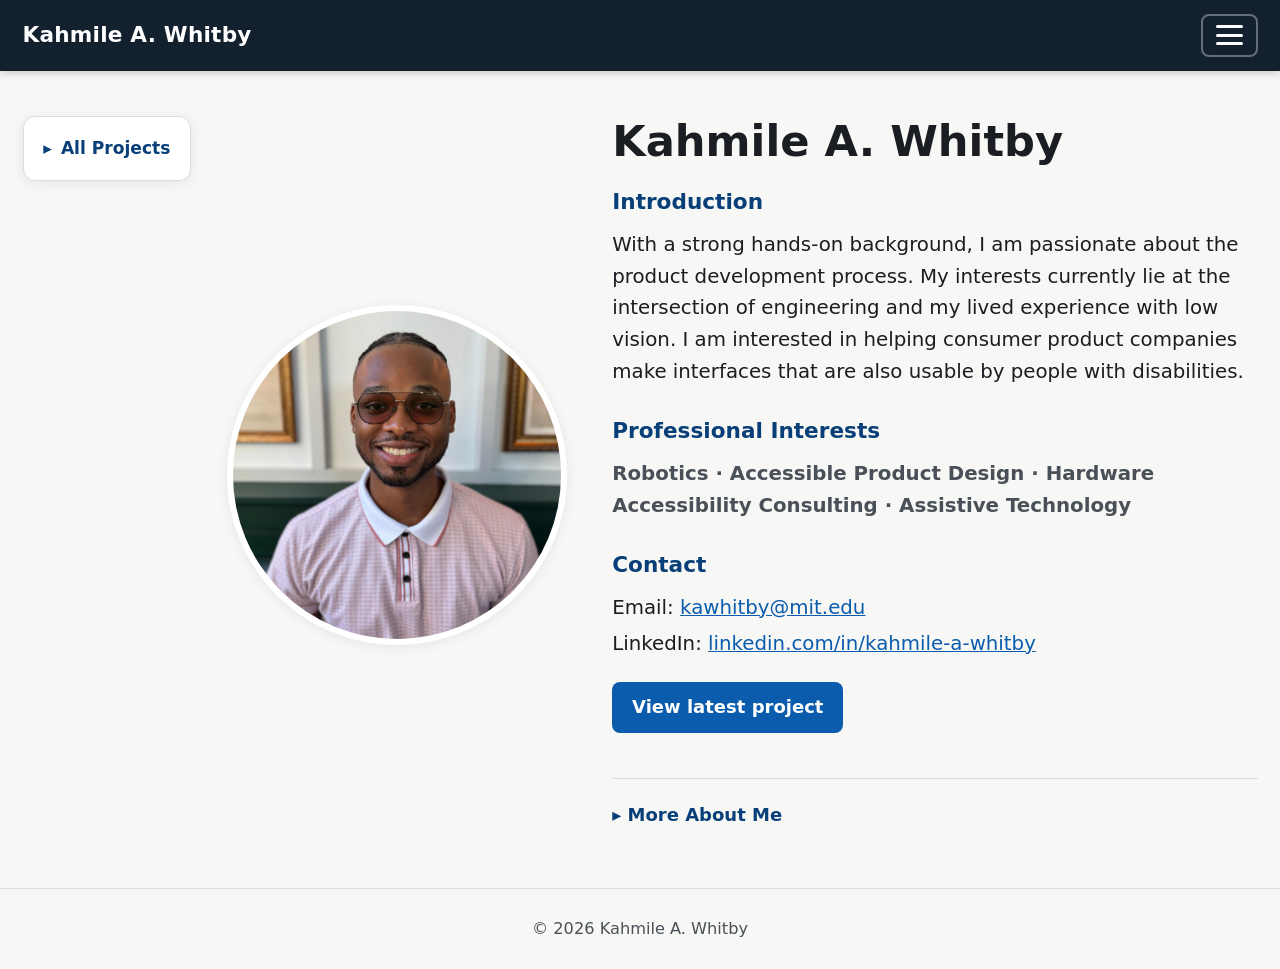
==== index.html @ 07e4f181 "Collapse All Projects sidebar on every page load Co-Authored-By: Claude Opus 5.5 (1M context) <norep" ====
<!DOCTYPE html>
<html lang="en">
<head>
  <meta charset="UTF-8">
  <meta name="viewport" content="width=device-width, initial-scale=1">
  <title>Kahmile A. Whitby | Engineering Portfolio</title>
  <meta name="description" content="Engineering portfolio of Kahmile A. Whitby: robotics, controls, mechanical design, and accessible product development.">
  <link rel="stylesheet" href="styles.css?v=4ee68870">
</head>
<body>
  <a class="skip-link" href="#main">Skip to main content</a>

  <header class="site-header">
    <nav class="nav" aria-label="Main">
      <a class="nav-home" href="#/about" id="home-link">Kahmile A. Whitby</a>
      <div class="dropdown">
        <button class="dropdown-toggle" id="projects-toggle" aria-expanded="false" aria-controls="projects-menu" aria-label="Menu">
          <span class="hamburger" aria-hidden="true"><span></span><span></span><span></span></span>
        </button>
        <ul class="dropdown-menu" id="projects-menu" hidden></ul>
      </div>
    </nav>
  </header>

  <main id="main" tabindex="-1"></main>

  <footer class="site-footer">
    <p>&copy; <span id="year"></span> Kahmile A. Whitby</p>
  </footer>

  <script src="projects.js?v=902c2134"></script>
  <script src="app.js?v=2eaf875f"></script>
</body>
</html>
---- styles.css ----
:root {
  --bg: #f7f7f5;
  --surface: #ffffff;
  --text: #1a1d21;
  --muted: #4a5058;
  --accent: #0b5cad;
  --accent-dark: #083f78;
  --border: #d9dce0;
  --nav-bg: #13202e;
  --nav-text: #ffffff;
  --radius: 12px;
  --shadow: 0 2px 12px rgba(19, 32, 46, 0.08);
  --max: 1400px;
  font-size: 112.5%; /* 18px base for readability */
}

*,
*::before,
*::after { box-sizing: border-box; }

html { scroll-behavior: smooth; }

body {
  margin: 0;
  min-height: 100vh;
  display: flex;
  flex-direction: column;
  background: var(--bg);
  color: var(--text);
  font-family: system-ui, -apple-system, "Segoe UI", Roboto, "Helvetica Neue", Arial, sans-serif;
  line-height: 1.6;
}

a { color: var(--accent); }
a:hover { color: var(--accent-dark); }

:focus-visible {
  outline: 3px solid #f5a524;
  outline-offset: 3px;
}

.skip-link {
  position: absolute;
  left: 1rem;
  top: -4rem;
  z-index: 100;
  padding: 0.6rem 1rem;
  background: #fff;
  color: var(--text);
  border-radius: 6px;
  font-weight: 600;
}
.skip-link:focus { top: 1rem; }

/* ---------- Navigation ---------- */
.site-header {
  position: sticky;
  top: 0;
  z-index: 50;
  background: var(--nav-bg);
  box-shadow: 0 2px 8px rgba(0, 0, 0, 0.2);
}

.nav {
  max-width: var(--max);
  margin: 0 auto;
  padding: 0.75rem 1.25rem;
  display: flex;
  align-items: center;
  justify-content: space-between;
  gap: 1rem;
}

.nav-home {
  color: var(--nav-text);
  text-decoration: none;
  font-weight: 700;
  font-size: 1.2rem;
  letter-spacing: 0.01em;
}
.nav-home:hover { color: var(--nav-text); text-decoration: underline; }

.dropdown { position: relative; }

.dropdown-toggle {
  font: inherit;
  font-weight: 600;
  color: var(--nav-text);
  background: transparent;
  border: 2px solid rgba(255, 255, 255, 0.35);
  border-radius: 8px;
  padding: 0.55rem 0.7rem;
  cursor: pointer;
  display: flex;
  align-items: center;
}
.hamburger { display: flex; flex-direction: column; justify-content: space-between; width: 1.5rem; height: 1.1rem; }
.hamburger span { display: block; height: 3px; border-radius: 2px; background: currentColor; }
.dropdown-toggle:hover,
.dropdown-toggle[aria-expanded="true"] { background: rgba(255, 255, 255, 0.12); }

.dropdown-menu {
  position: absolute;
  right: 0;
  top: calc(100% + 0.5rem);
  width: 12rem;
  margin: 0;
  padding: 0.4rem;
  list-style: none;
  background: var(--surface);
  border: 1px solid var(--border);
  border-radius: var(--radius);
  box-shadow: 0 10px 30px rgba(0, 0, 0, 0.18);
  max-height: calc(100vh - 6rem);
  overflow-y: auto;
}

.dropdown-menu a {
  display: block;
  padding: 0.6rem 0.8rem;
  border-radius: 8px;
  color: var(--text);
  text-decoration: none;
  line-height: 1.35;
  font-weight: 600;
}
.dropdown-menu a:hover,
.dropdown-menu a:focus-visible { background: #e8f0fa; outline-offset: -3px; }
.dropdown-menu a[aria-current="page"] { font-weight: 700; color: var(--accent-dark); }

/* ---------- Layout ---------- */
main {
  flex: 1;
  width: 100%;
  max-width: var(--max);
  margin: 0 auto;
  padding: 2.5rem 1.25rem 3rem;
}
main:focus { outline: none; }

h1 {
  font-size: clamp(1.7rem, 3.5vw, 2.4rem);
  line-height: 1.2;
  margin: 0 0 0.4rem;
}
h1:focus { outline: none; }

.eyebrow {
  margin: 0 0 1.5rem;
  color: var(--muted);
  font-weight: 600;
}

.card {
  background: var(--surface);
  border: 1px solid var(--border);
  border-radius: var(--radius);
  box-shadow: var(--shadow);
  padding: 1.75rem;
}

/* ---------- About ---------- */
.about {
  display: grid;
  grid-template-columns: minmax(220px, 340px) 1fr;
  gap: 2.5rem;
  align-items: center;
}
.about img {
  width: 100%;
  aspect-ratio: 1;
  object-fit: cover;
  border-radius: 50%;
  border: 6px solid var(--surface);
  box-shadow: var(--shadow);
}
.about .bio h2 {
  font-size: 1.2rem;
  margin: 1.5rem 0 0.5rem;
  color: var(--accent-dark);
}
.about .bio h1 + h2 { margin-top: 1rem; }
.about .bio p { font-size: 1.1rem; margin: 0 0 1rem; }
.about .bio .contact { list-style: none; margin: 0 0 1rem; padding: 0; font-size: 1.1rem; }
.about .bio .contact li { margin-bottom: 0.25rem; overflow-wrap: anywhere; }
.about .bio .tagline { font-weight: 600; color: var(--muted); }
.about .cta { display: flex; flex-wrap: wrap; gap: 0.75rem; margin-top: 1.25rem; }
/* "More About Me" expand/collapse panel at the bottom of the homepage */
.more-about {
  scroll-margin-top: 6rem; /* keep it clear of the sticky header when scrolled into view */
  margin-top: 2.5rem;
  padding-top: 1rem;
  border-top: 1px solid var(--border);
  font-size: 0.9rem;
}
.about .bio .more-about h2 { margin: 0; font-size: 1rem; }
.more-toggle {
  font: inherit;
  font-weight: 700;
  color: var(--accent-dark);
  background: none;
  border: 0;
  padding: 0.25rem 0;
  cursor: pointer;
}
.more-toggle:hover { text-decoration: underline; }
.chevron { display: inline-block; transition: transform 0.15s ease; }
[aria-expanded="true"] > .chevron { transform: rotate(90deg); }
.more-panel { padding: 0.9rem 0 0 1.25rem; } /* more room below the heading... */
.about .bio .more-panel .more-intro { font-size: 0.95rem; margin: 0 0 0.3rem; } /* ...less above the bullets */
.more-panel ul { margin: 0; padding-left: 1.2rem; font-size: 0.95rem; }
.more-panel li { margin-bottom: 0.25rem; }

.button {
  display: inline-block;
  padding: 0.6rem 1.1rem;
  border-radius: 8px;
  background: var(--accent);
  color: #fff;
  font-weight: 600;
  text-decoration: none;
}
.button:hover { background: var(--accent-dark); color: #fff; }
.button.secondary { background: transparent; color: var(--accent); border: 2px solid var(--accent); }
.button.secondary:hover { background: #e8f0fa; color: var(--accent-dark); }

/* ---------- Project ---------- */
.project {
  display: grid;
  grid-template-columns: 1fr minmax(0, 1.1fr);
  gap: 2rem;
  align-items: start;
}
.project-bullets { margin: 0; padding-left: 1.2rem; }
.project-bullets li { margin-bottom: 0.8rem; }
.project-bullets li:last-child { margin-bottom: 0; }
.project-bullets strong { color: var(--accent-dark); }

.slideshow { position: sticky; top: 5.5rem; }

.slide-frame {
  position: relative;
  display: flex;
  align-items: center;
  justify-content: center;
  background: #0f1720;
  border-radius: var(--radius);
  overflow: hidden;
  height: min(70vh, 640px);
}
.slide-frame img,
.slide-frame video {
  max-width: 100%;
  max-height: 100%;
  width: auto;
  height: auto;
  display: block;
}
.slide-frame video { width: 100%; height: 100%; }

.slide-controls {
  display: flex;
  align-items: center;
  justify-content: space-between;
  gap: 1rem;
  margin-top: 0.9rem;
}

.slide-btn {
  font: inherit;
  font-size: 1.4rem;
  font-weight: 700;
  line-height: 1;
  width: 3rem;
  height: 3rem;
  flex: none;
  border-radius: 50%;
  border: 2px solid #000;
  background: var(--surface);
  color: #000;
  cursor: pointer;
  display: flex;
  align-items: center;
  justify-content: center;
}
.slide-btn:hover { background: #000; color: #fff; }
.slide-btn svg.flip { transform: scaleX(-1); }

.slide-info { text-align: center; flex: 1; }
.slide-caption { margin: 0; font-weight: 700; font-size: 1.05rem; }
.slide-counter { margin: 0.1rem 0 0; color: var(--muted); font-size: 0.9rem; }
.slide-hint { margin: 0.5rem 0 0; text-align: center; color: var(--muted); font-size: 0.85rem; }

/* ---------- Project sidebar ---------- */
.page-layout {
  display: grid;
  grid-template-columns: 15rem minmax(0, 1fr);
  gap: 2rem;
  align-items: start;
}
.page-layout:has(.sidebar.collapsed) { grid-template-columns: auto minmax(0, 1fr); }

.sidebar {
  position: sticky;
  top: 5.5rem;
  background: var(--surface);
  border: 1px solid var(--border);
  border-radius: var(--radius);
  box-shadow: var(--shadow);
  padding: 0.5rem;
  max-height: calc(100vh - 7rem);
  overflow-y: auto;
}

.sidebar-toggle {
  font: inherit;
  font-weight: 700;
  font-size: 0.95rem;
  color: var(--accent-dark);
  background: none;
  border: 0;
  border-radius: 8px;
  padding: 0.5rem 0.6rem;
  width: 100%;
  text-align: left;
  cursor: pointer;
  display: flex;
  align-items: center;
  gap: 0.5rem;
}
.sidebar-toggle:hover { background: #e8f0fa; }
.sidebar.collapsed .sidebar-toggle { width: auto; }

.sidebar-list { list-style: none; margin: 0.25rem 0 0; padding: 0; }
.sidebar-list a {
  display: block;
  padding: 0.5rem 0.6rem;
  border-radius: 8px;
  color: var(--text);
  text-decoration: none;
  font-size: 0.9rem;
  line-height: 1.35;
}
.sidebar-list a:hover { background: #e8f0fa; }
.sidebar-list a[aria-current="page"] {
  background: var(--accent);
  color: #fff;
  font-weight: 600;
}

/* ---------- Previous / next project ---------- */
.pager {
  display: flex;
  justify-content: space-between;
  gap: 1rem;
  margin-top: 2.5rem;
  padding-top: 1.5rem;
  border-top: 1px solid var(--border);
}
.pager-link {
  display: flex;
  flex-direction: column;
  max-width: 48%;
  padding: 0.75rem 1rem;
  border: 2px solid var(--accent);
  border-radius: var(--radius);
  background: var(--surface);
  text-decoration: none;
}
.pager-link:hover { background: #e8f0fa; }
.pager-link.next { margin-left: auto; text-align: right; }
.pager-label { font-weight: 700; font-size: 0.9rem; }
.pager-title { color: var(--text); font-size: 0.95rem; }

.visually-hidden {
  position: absolute !important;
  width: 1px;
  height: 1px;
  padding: 0;
  margin: -1px;
  overflow: hidden;
  clip: rect(0, 0, 0, 0);
  white-space: nowrap;
  border: 0;
}

.site-footer {
  text-align: center;
  color: var(--muted);
  font-size: 0.9rem;
  padding: 1.5rem;
  border-top: 1px solid var(--border);
}
.site-footer p { margin: 0; }

/* ---------- Responsive ---------- */
@media (max-width: 860px) {
  .about,
  .project { grid-template-columns: minmax(0, 1fr); }
  .about img { max-width: 260px; margin: 0 auto; }
  .slideshow { position: static; order: -1; }
  .page-layout,
  .page-layout:has(.sidebar.collapsed) { grid-template-columns: minmax(0, 1fr); gap: 1.25rem; }
  .sidebar { position: static; max-height: none; }
  .sidebar.collapsed .sidebar-toggle { width: 100%; }
  .pager-link { max-width: none; flex: 1; }
  .slide-frame { height: min(60vh, 520px); }
}

@media (prefers-reduced-motion: reduce) {
  html { scroll-behavior: auto; }
}
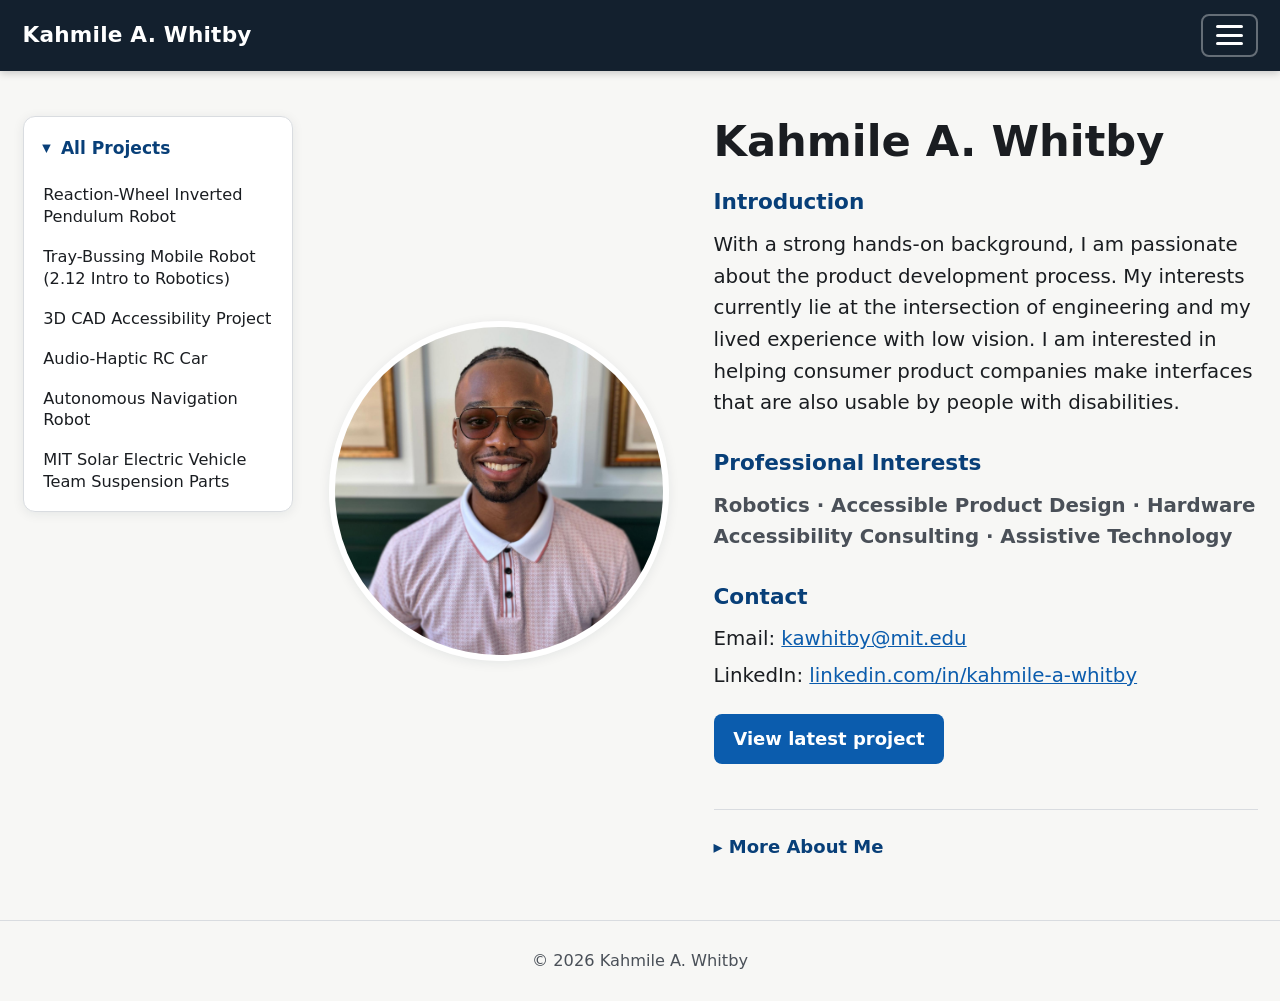
==== commit e76bc4b1: "Start All Projects sidebar open on every page load Co-Authored-By: Claude Opus 5.5 (1M context) <nor" ====
--- a/index.html
+++ b/index.html
@@ -29,6 +29,6 @@
   </footer>
 
   <script src="projects.js?v=902c2134"></script>
-  <script src="app.js?v=2eaf875f"></script>
+  <script src="app.js?v=f40c1df4"></script>
 </body>
 </html>
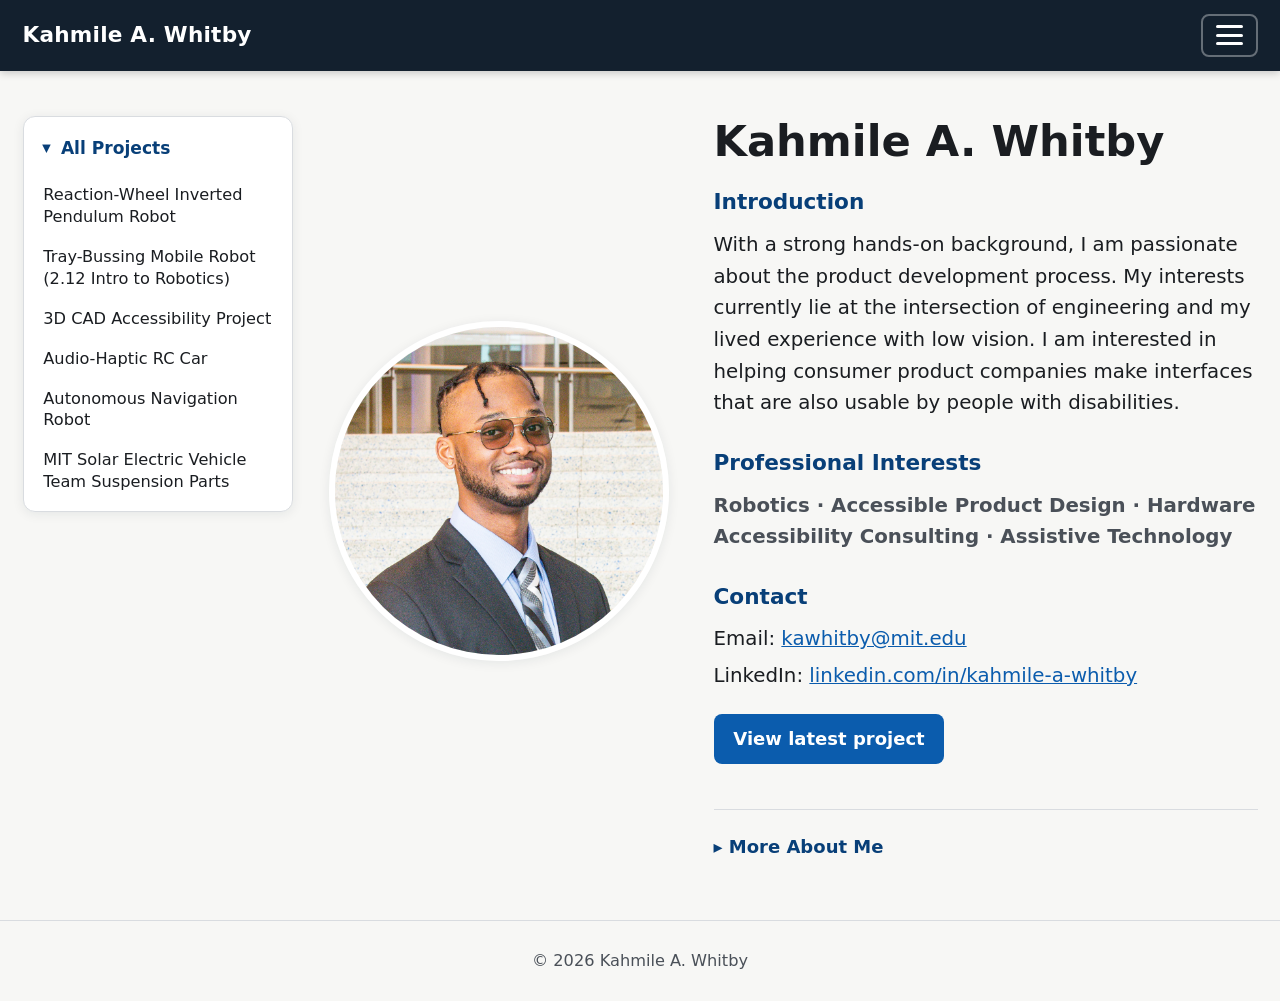
==== commit 48ec809f: "updated professional profile pic and alt text" ====
--- a/index.html
+++ b/index.html
@@ -1,34 +1,39 @@
 <!DOCTYPE html>
-<html lang="en">
-<head>
-  <meta charset="UTF-8">
-  <meta name="viewport" content="width=device-width, initial-scale=1">
-  <title>Kahmile A. Whitby | Engineering Portfolio</title>
-  <meta name="description" content="Engineering portfolio of Kahmile A. Whitby: robotics, controls, mechanical design, and accessible product development.">
-  <link rel="stylesheet" href="styles.css?v=4ee68870">
+<html lang="en"><head>
+<meta charset="UTF-8">
+<base href="./">
+<meta name="viewport" content="width=device-width, initial-scale=1">
+<title>Kahmile A. Whitby | Engineering Portfolio</title>
+<meta name="description" content="With a strong hands-on background, I am passionate about the product development process. My interests currently lie at the intersection of engineering and my…">
+<link rel="canonical" href="https://kahmile.github.io/portfolio/">
+<meta property="og:type" content="profile">
+<meta property="og:site_name" content="Kahmile A. Whitby | Engineering Portfolio">
+<meta property="og:title" content="Kahmile A. Whitby | Engineering Portfolio">
+<meta property="og:description" content="With a strong hands-on background, I am passionate about the product development process. My interests currently lie at the intersection of engineering and my…">
+<meta property="og:url" content="https://kahmile.github.io/portfolio/">
+<meta property="og:image" content="https://kahmile.github.io/portfolio/assets/profile/profile.jpg">
+<meta name="twitter:card" content="summary_large_image">
+<link rel="alternate" type="text/plain" href="llms.txt" title="Plain-text portfolio summary for AI tools">
+<script type="application/ld+json" id="structured-data">{"@context":"https://schema.org","@type":"ProfilePage","name":"Kahmile A. Whitby | Engineering Portfolio","url":"https://kahmile.github.io/portfolio/","mainEntity":{"@type":"Person","name":"Kahmile A. Whitby","url":"https://kahmile.github.io/portfolio/","image":"https://kahmile.github.io/portfolio/assets/profile/profile.jpg","email":"mailto:kawhitby@mit.edu","sameAs":["https://www.linkedin.com/in/kahmile-a-whitby/"],"affiliation":{"@type":"CollegeOrUniversity","name":"Massachusetts Institute of Technology"},"knowsAbout":["Robotics","Accessible Product Design","Hardware Accessibility Consulting","Assistive Technology"],"description":"With a strong hands-on background, I am passionate about the product development process. My interests currently lie at the intersection of engineering and my lived experience with low vision. I am interested in helping consumer product companies make interfaces that are also usable by people with disabilities."},"hasPart":[{"@type":"CreativeWork","name":"Reaction-Wheel Inverted Pendulum Robot","url":"https://kahmile.github.io/portfolio/projects/reaction-wheel-inverted-pendulum-robot/"},{"@type":"CreativeWork","name":"Tray-Bussing Mobile Robot (2.12 Intro to Robotics)","url":"https://kahmile.github.io/portfolio/projects/tray-bussing-mobile-robot/"},{"@type":"CreativeWork","name":"3D CAD Accessibility Project","url":"https://kahmile.github.io/portfolio/projects/3d-cad-accessibility-project/"},{"@type":"CreativeWork","name":"Audio-Haptic RC Car","url":"https://kahmile.github.io/portfolio/projects/audio-haptic-rc-car/"},{"@type":"CreativeWork","name":"Autonomous Navigation Robot","url":"https://kahmile.github.io/portfolio/projects/autonomous-navigation-robot/"},{"@type":"CreativeWork","name":"MIT Solar Electric Vehicle Team Suspension Parts","url":"https://kahmile.github.io/portfolio/projects/mit-solar-electric-vehicle-team-suspension-parts/"}]}</script>
+<link rel="stylesheet" href="styles.css?v=64b2941c">
 </head>
 <body>
-  <a class="skip-link" href="#main">Skip to main content</a>
-
-  <header class="site-header">
-    <nav class="nav" aria-label="Main">
-      <a class="nav-home" href="#/about" id="home-link">Kahmile A. Whitby</a>
-      <div class="dropdown">
-        <button class="dropdown-toggle" id="projects-toggle" aria-expanded="false" aria-controls="projects-menu" aria-label="Menu">
-          <span class="hamburger" aria-hidden="true"><span></span><span></span><span></span></span>
-        </button>
-        <ul class="dropdown-menu" id="projects-menu" hidden></ul>
-      </div>
-    </nav>
-  </header>
-
-  <main id="main" tabindex="-1"></main>
-
-  <footer class="site-footer">
-    <p>&copy; <span id="year"></span> Kahmile A. Whitby</p>
-  </footer>
-
-  <script src="projects.js?v=902c2134"></script>
-  <script src="app.js?v=f40c1df4"></script>
-</body>
-</html>
+<a class="skip-link" href="#main">Skip to main content</a>
+<header class="site-header">
+<nav class="nav" aria-label="Main">
+<a class="nav-home" href="./" id="home-link">Kahmile A. Whitby</a>
+<div class="dropdown">
+<button class="dropdown-toggle" id="projects-toggle" aria-expanded="false" aria-controls="projects-menu" aria-label="Menu">
+<span class="hamburger" aria-hidden="true"><span></span><span></span><span></span></span>
+</button>
+<ul class="dropdown-menu" id="projects-menu" hidden=""><li><a href="./" data-route="about" aria-current="page">About Me</a></li><li><a href="projects/reaction-wheel-inverted-pendulum-robot/" data-route="projects">Projects</a></li></ul>
+</div>
+</nav>
+</header>
+<main id="main" tabindex="-1"><div class="page-layout"><nav class="sidebar" aria-label="All projects"><button class="sidebar-toggle" type="button" aria-controls="sidebar-list" aria-expanded="true" title="Hide project list"><span class="chevron" aria-hidden="true">▸</span><span class="sidebar-heading">All Projects</span></button><ul class="sidebar-list" id="sidebar-list"><li><a href="projects/reaction-wheel-inverted-pendulum-robot/">Reaction-Wheel Inverted Pendulum Robot</a></li><li><a href="projects/tray-bussing-mobile-robot/">Tray-Bussing Mobile Robot (2.12 Intro to Robotics)</a></li><li><a href="projects/3d-cad-accessibility-project/">3D CAD Accessibility Project</a></li><li><a href="projects/audio-haptic-rc-car/">Audio-Haptic RC Car</a></li><li><a href="projects/autonomous-navigation-robot/">Autonomous Navigation Robot</a></li><li><a href="projects/mit-solar-electric-vehicle-team-suspension-parts/">MIT Solar Electric Vehicle Team Suspension Parts</a></li></ul></nav><section class="about" aria-labelledby="about-heading"><img src="assets/profile/profile.jpg" alt="Kahmile A. Whitby smiling in tinted aviator glasses and a pink patterned polo shirt." width="340" height="340"><div class="bio"><h1 tabindex="-1" id="about-heading">Kahmile A. Whitby</h1><h2>Introduction</h2><p>With a strong hands-on background, I am passionate about the product development process. My interests currently lie at the intersection of engineering and my lived experience with low vision. I am interested in helping consumer product companies make interfaces that are also usable by people with disabilities.</p><h2>Professional Interests</h2><p class="tagline">Robotics · Accessible Product Design · Hardware Accessibility Consulting · Assistive Technology</p><h2>Contact</h2><ul class="contact"><li>Email: <a href="mailto:kawhitby@mit.edu">kawhitby@mit.edu</a></li><li>LinkedIn: <a href="https://www.linkedin.com/in/kahmile-a-whitby/" target="_blank" rel="noopener">linkedin.com/in/kahmile-a-whitby<span class="visually-hidden"> (opens in a new tab)</span></a></li></ul><div class="cta"><a class="button" href="projects/reaction-wheel-inverted-pendulum-robot/">View latest project</a></div><section class="more-about"><h2><button class="more-toggle" type="button" id="more-about-me" aria-expanded="false" aria-controls="more-about-me-panel"><span class="chevron" aria-hidden="true">▸</span> More About Me</button></h2><div class="more-panel" id="more-about-me-panel" hidden=""><p class="more-intro">My interests beyond engineering include:</p><ul><li>Fashion design</li><li>Jewelry design</li><li>Cryptocurrency trading</li><li>Sunshine and beaches</li><li>Adaptive sports</li><li>Active outings: mini golf, axe throwing, ice skating, skiing, and more</li></ul></div></section></div></section></div></main>
+<footer class="site-footer">
+<p>© <span id="year">2026</span> Kahmile A. Whitby</p>
+</footer>
+<script src="projects.js?v=8648bd0c"></script>
+<script src="app.js?v=ba92aa60"></script>
+</body></html>
--- a/styles.css
+++ b/styles.css
@@ -410,3 +410,59 @@
 @media (prefers-reduced-motion: reduce) {
   html { scroll-behavior: auto; }
 }
+
+/* Text-only fallback gallery (shown only when JavaScript is off; crawlers read it too) */
+.static-gallery { margin: 1rem 0 0; padding-left: 1.2rem; }
+.static-gallery img { max-width: 100%; height: auto; border-radius: var(--radius); }
+
+/* ---------- Slideshow full screen ---------- */
+.fullscreen-btn {
+  position: absolute;
+  top: 0.75rem;
+  right: 0.75rem;
+  z-index: 2;
+  width: 2.75rem;
+  height: 2.75rem;
+  display: flex;
+  align-items: center;
+  justify-content: center;
+  border: 2px solid #fff;
+  border-radius: 8px;
+  background: rgba(0, 0, 0, 0.6);
+  color: #fff;
+  cursor: pointer;
+}
+.fullscreen-btn:hover { background: #000; }
+.slide-frame img { cursor: zoom-in; }
+
+body.slideshow-fullscreen { overflow: hidden; }
+
+.slideshow.is-fullscreen {
+  position: fixed;
+  inset: 0;
+  z-index: 1000;
+  width: 100%;
+  height: 100%;
+  margin: 0;
+  padding: 1rem 1.5rem 1.25rem;
+  display: flex;
+  flex-direction: column;
+  background: #000;
+}
+.slideshow.is-fullscreen .slide-frame {
+  flex: 1;
+  min-height: 0;
+  height: auto;
+  border-radius: 0;
+  background: #000;
+}
+.slideshow.is-fullscreen .slide-frame img {
+  width: 100%;
+  height: 100%;
+  object-fit: contain;
+  cursor: default;
+}
+.slideshow.is-fullscreen .slide-caption,
+.slideshow.is-fullscreen .slide-counter { color: #fff; }
+.slideshow.is-fullscreen .slide-hint { color: #c9ced6; }
+.slideshow.is-fullscreen .slide-btn { border-color: #fff; }
